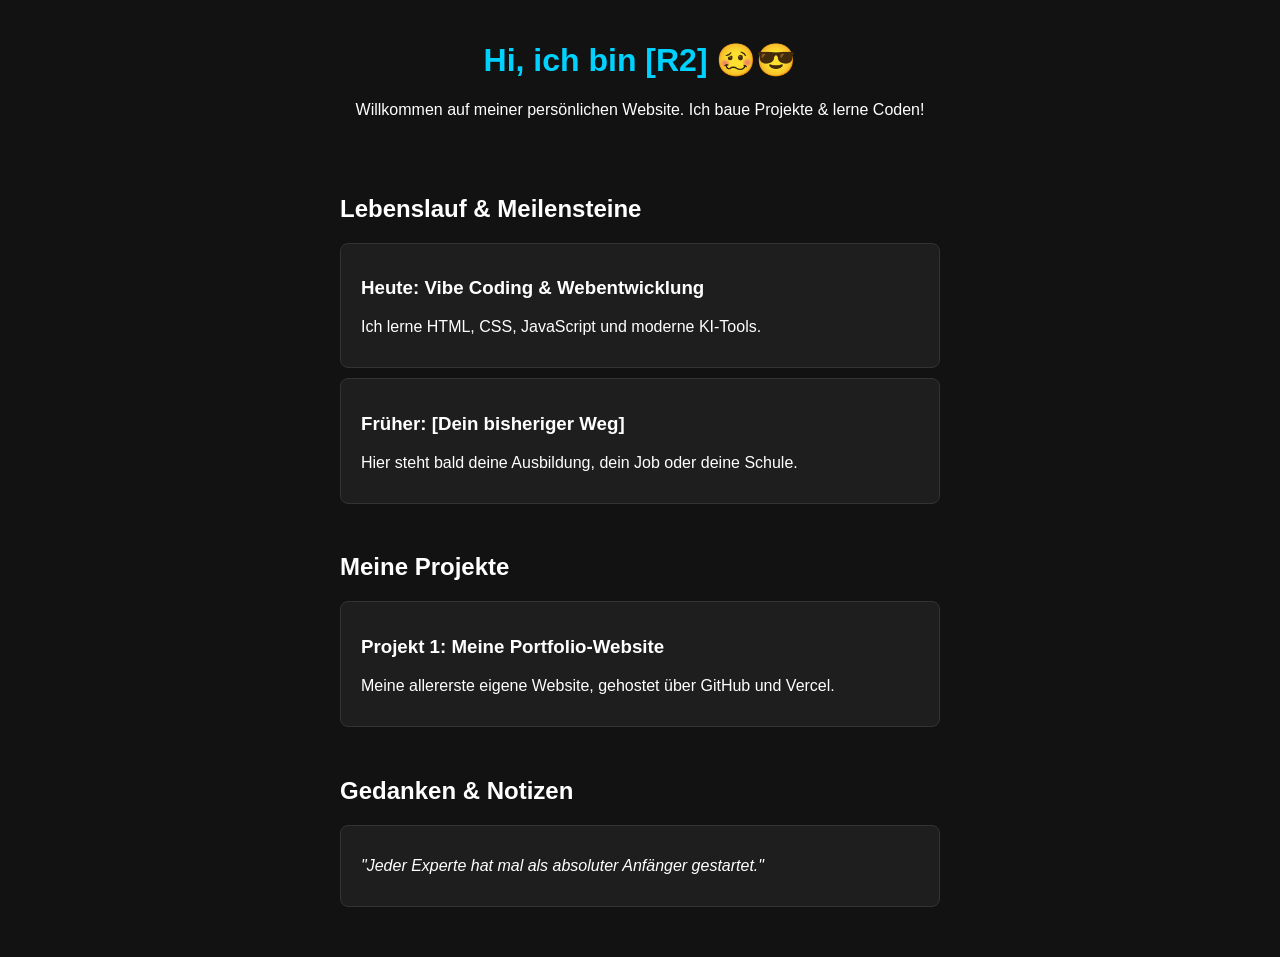
==== index.html @ 64028870 "Add files via upload" ====
<!DOCTYPE html>
<html lang="de">
<head>
    <meta charset="UTF-8">
    <meta name="viewport" content="width=device-width, initial-scale=1.0">
    <title>Mein Portfolio</title>
    <link rel="stylesheet" href="style.css">
</head>
<body>

    <header>
        <h1>Hi, ich bin [R2] 🥴😎</h1>
        <p>Willkommen auf meiner persönlichen Website. Ich baue Projekte & lerne Coden!</p>
    </header>

    <section class="container">
        <h2> Lebenslauf & Meilensteine</h2>
        <div class="card">
            <h3>Heute: Vibe Coding & Webentwicklung</h3>
            <p>Ich lerne HTML, CSS, JavaScript und moderne KI-Tools.</p>
        </div>
        <div class="card">
            <h3>Früher: [Dein bisheriger Weg]</h3>
            <p>Hier steht bald deine Ausbildung, dein Job oder deine Schule.</p>
        </div>
    </section>

    <section class="container">
        <h2> Meine Projekte</h2>
        <div class="card">
            <h3>Projekt 1: Meine Portfolio-Website</h3>
            <p>Meine allererste eigene Website, gehostet über GitHub und Vercel.</p>
        </div>
    </section>

    <section class="container">
        <h2> Gedanken & Notizen</h2>
        <div class="card">
            <p><em>"Jeder Experte hat mal als absoluter Anfänger gestartet."</em></p>
        </div>
    </section>

</body>
</html>
---- style.css ----
body {
    font-family: Arial, sans-serif;
    background-color: #121212;
    color: #ffffff;
    margin: 0;
    padding: 20px;
    display: flex;
    flex-direction: column;
    align-items: center;
}

header {
    text-align: center;
    margin-bottom: 40px;
}

h1 {
    color: #00d2ff;
}

.container {
    width: 100%;
    max-width: 600px;
    margin-bottom: 30px;
}

.card {
    background-color: #1e1e1e;
    padding: 15px 20px;
    border-radius: 8px;
    margin-top: 10px;
    border: 1px solid #333;
}
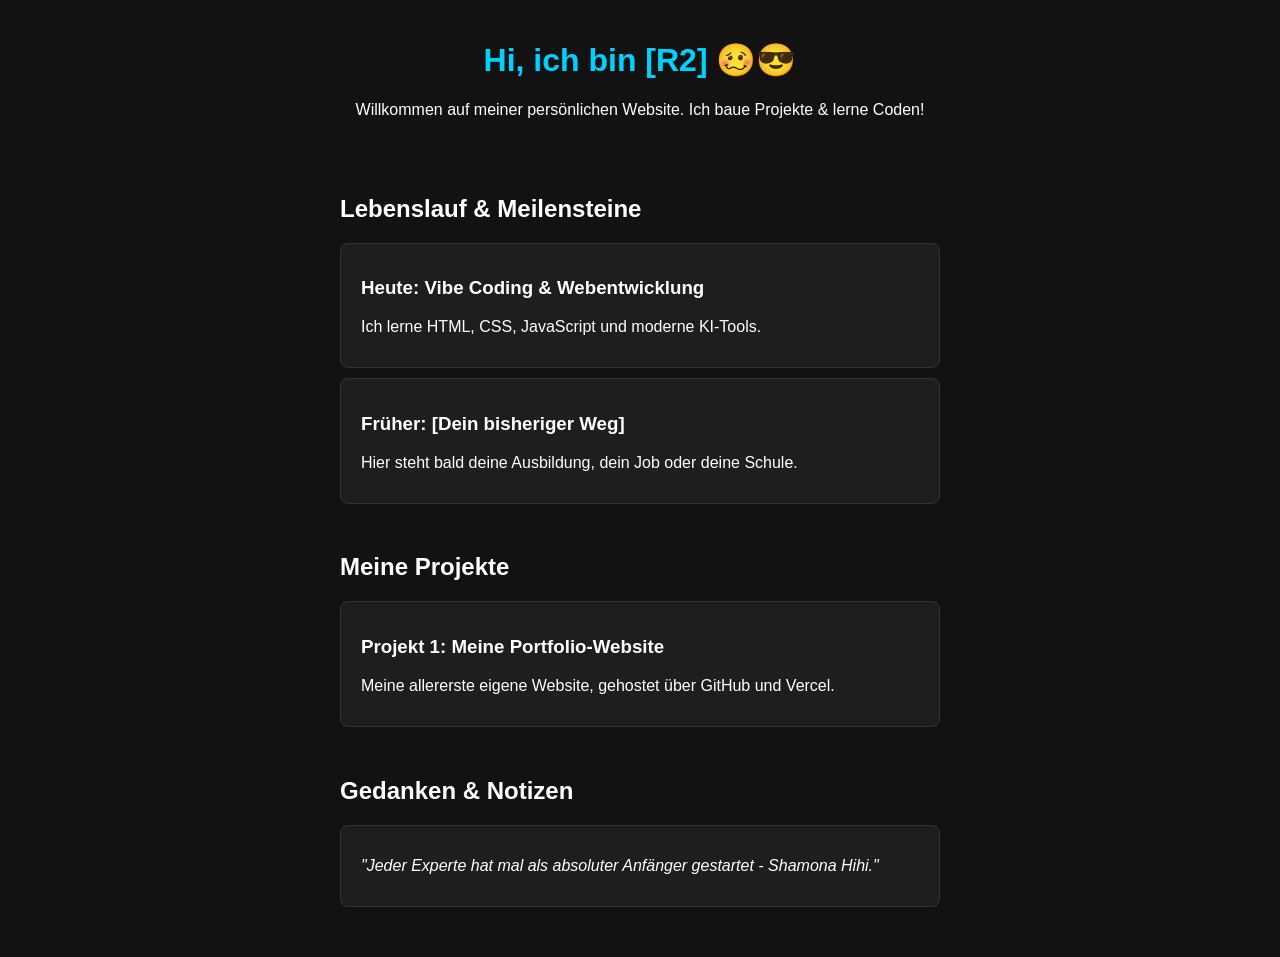
==== commit 65c5e766: "Add files via upload" ====
--- a/index.html
+++ b/index.html
@@ -36,7 +36,7 @@
     <section class="container">
         <h2> Gedanken & Notizen</h2>
         <div class="card">
-            <p><em>"Jeder Experte hat mal als absoluter Anfänger gestartet."</em></p>
+            <p><em>"Jeder Experte hat mal als absoluter Anfänger gestartet - Shamona Hihi."</em></p>
         </div>
     </section>
 
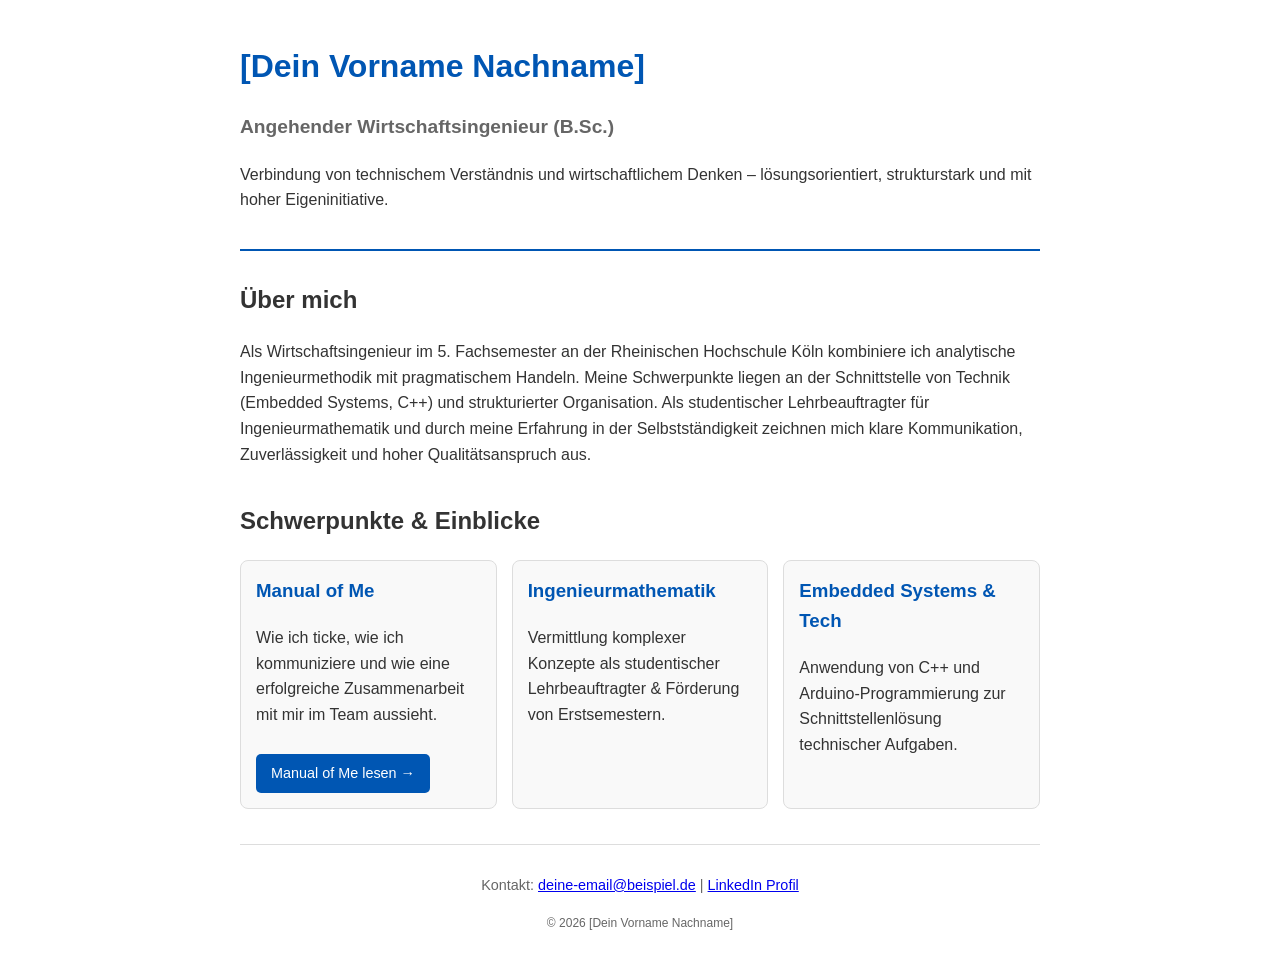
==== commit dacbacab: "Add files via upload" ====
--- a/index.html
+++ b/index.html
@@ -3,42 +3,66 @@
 <head>
     <meta charset="UTF-8">
     <meta name="viewport" content="width=device-width, initial-scale=1.0">
-    <title>Mein Portfolio</title>
-    <link rel="stylesheet" href="style.css">
+    <title>Portfolio | Angehender Wirtschaftsingenieur</title>
+    <style>
+        body { font-family: Arial, sans-serif; line-height: 1.6; max-width: 800px; margin: 0 auto; padding: 20px; color: #333; }
+        header { border-bottom: 2px solid #0056b3; padding-bottom: 20px; margin-bottom: 30px; }
+        h1 { color: #0056b3; margin-bottom: 5px; }
+        .subtitle { font-size: 1.2em; color: #666; font-weight: bold; }
+        section { margin-bottom: 35px; }
+        .grid { display: grid; grid-template-columns: repeat(auto-fit, minmax(220px, 1fr)); gap: 15px; margin-top: 15px; }
+        .card { border: 1px solid #ddd; padding: 15px; border-radius: 8px; background: #f9f9f9; }
+        .card h3 { margin-top: 0; color: #0056b3; }
+        .btn { display: inline-block; padding: 8px 15px; background-color: #0056b3; color: white; text-decoration: none; border-radius: 5px; font-size: 0.9em; margin-top: 10px; }
+        footer { border-top: 1px solid #ddd; padding-top: 15px; font-size: 0.9em; color: #666; text-align: center; }
+    </style>
 </head>
 <body>
 
+    <!-- 1. Hero-Header -->
     <header>
-        <h1>Hi, ich bin [R2] 🥴😎</h1>
-        <p>Willkommen auf meiner persönlichen Website. Ich baue Projekte & lerne Coden!</p>
+        <h1>[Dein Vorname Nachname]</h1>
+        <p class="subtitle">Angehender Wirtschaftsingenieur (B.Sc.)</p>
+        <p>Verbindung von technischem Verständnis und wirtschaftlichem Denken – lösungsorientiert, strukturstark und mit hoher Eigeninitiative.</p>
     </header>
 
-    <section class="container">
-        <h2> Lebenslauf & Meilensteine</h2>
-        <div class="card">
-            <h3>Heute: Vibe Coding & Webentwicklung</h3>
-            <p>Ich lerne HTML, CSS, JavaScript und moderne KI-Tools.</p>
-        </div>
-        <div class="card">
-            <h3>Früher: [Dein bisheriger Weg]</h3>
-            <p>Hier steht bald deine Ausbildung, dein Job oder deine Schule.</p>
+    <!-- 2. About / Profil -->
+    <section>
+        <h2>Über mich</h2>
+        <p>
+            Als Wirtschaftsingenieur im 5. Fachsemester an der Rheinischen Hochschule Köln kombiniere ich analytische Ingenieurmethodik mit pragmatischem Handeln. Meine Schwerpunkte liegen an der Schnittstelle von Technik (Embedded Systems, C++) und strukturierter Organisation. Als studentischer Lehrbeauftragter für Ingenieurmathematik und durch meine Erfahrung in der Selbstständigkeit zeichnen mich klare Kommunikation, Zuverlässigkeit und hoher Qualitätsanspruch aus.
+        </p>
+    </section>
+
+    <!-- 3. Schwerpunkte & Highlights -->
+    <section>
+        <h2>Schwerpunkte & Einblicke</h2>
+        <div class="grid">
+            
+            <div class="card">
+                <h3>Manual of Me</h3>
+                <p>Wie ich ticke, wie ich kommuniziere und wie eine erfolgreiche Zusammenarbeit mit mir im Team aussieht.</p>
+                <a href="manual-of-me.html" class="btn">Manual of Me lesen →</a>
+            </div>
+
+            <div class="card">
+                <h3>Ingenieurmathematik</h3>
+                <p>Vermittlung komplexer Konzepte als studentischer Lehrbeauftragter & Förderung von Erstsemestern.</p>
+            </div>
+
+            <div class="card">
+                <h3>Embedded Systems & Tech</h3>
+                <p>Anwendung von C++ und Arduino-Programmierung zur Schnittstellenlösung technischer Aufgaben.</p>
+            </div>
+
         </div>
     </section>
 
-    <section class="container">
-        <h2> Meine Projekte</h2>
-        <div class="card">
-            <h3>Projekt 1: Meine Portfolio-Website</h3>
-            <p>Meine allererste eigene Website, gehostet über GitHub und Vercel.</p>
-        </div>
-    </section>
-
-    <section class="container">
-        <h2> Gedanken & Notizen</h2>
-        <div class="card">
-            <p><em>"Jeder Experte hat mal als absoluter Anfänger gestartet - Shamona Hihi."</em></p>
-        </div>
-    </section>
+    <!-- 4. Footer / Kontakt -->
+    <footer>
+        <p>Kontakt: <a href="mailto:deine-email@beispiel.de">deine-email@beispiel.de</a> | <a href="https://linkedin.com/in/deinprofil" target="_blank">LinkedIn Profil</a></p>
+        <p><small>&copy; 2026 [Dein Vorname Nachname]</small></p>
+    </footer>
 
 </body>
 </html>
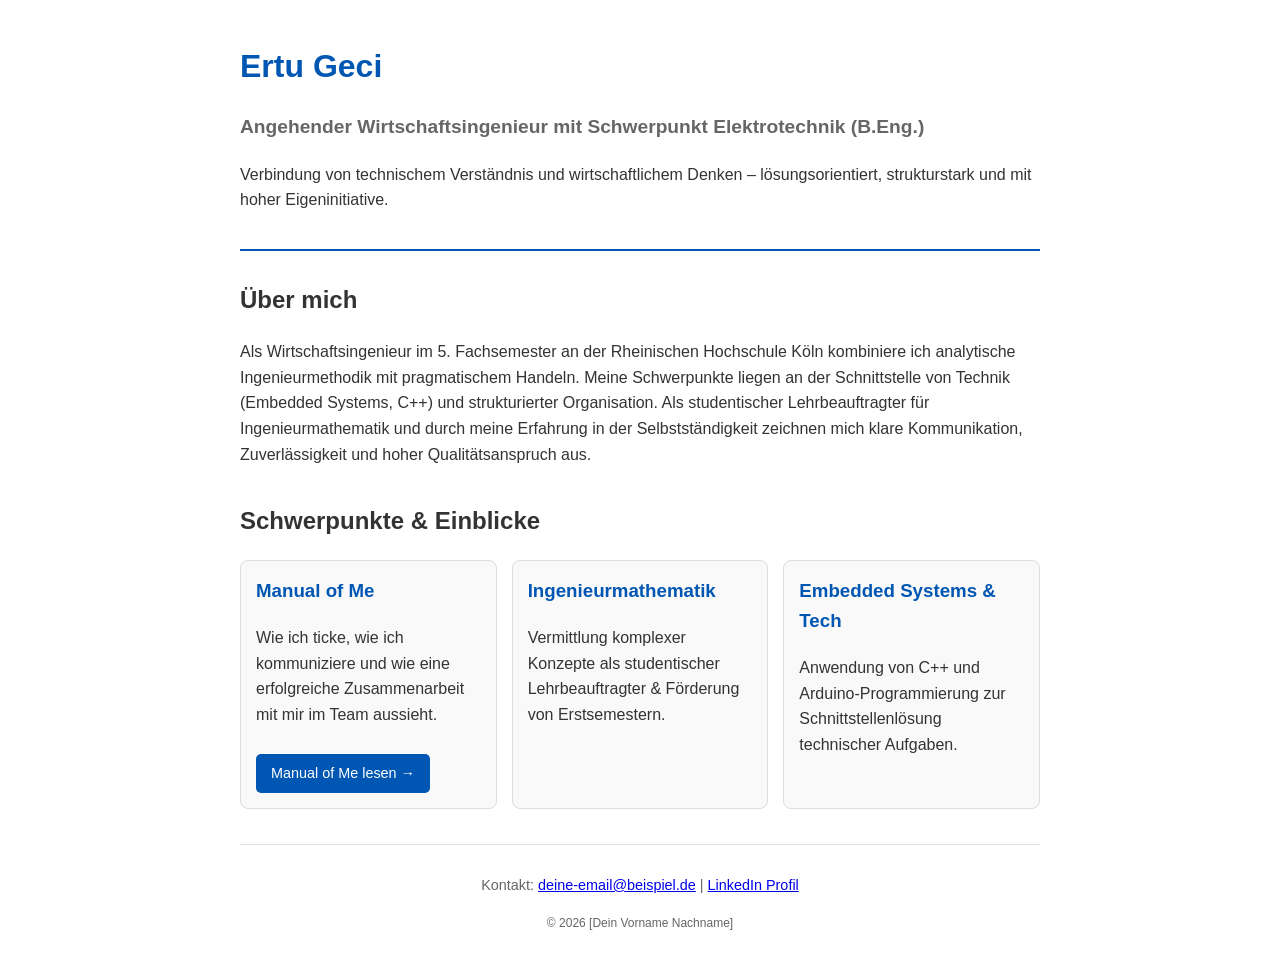
==== commit 999b3fe2: "Modify portfolio details in index.html Updated personal information in the portfolio including name " ====
--- a/index.html
+++ b/index.html
@@ -21,8 +21,8 @@
 
     <!-- 1. Hero-Header -->
     <header>
-        <h1>[Dein Vorname Nachname]</h1>
-        <p class="subtitle">Angehender Wirtschaftsingenieur (B.Sc.)</p>
+        <h1>Ertu Geci</h1>
+        <p class="subtitle">Angehender Wirtschaftsingenieur mit Schwerpunkt Elektrotechnik (B.Eng.)</p>
         <p>Verbindung von technischem Verständnis und wirtschaftlichem Denken – lösungsorientiert, strukturstark und mit hoher Eigeninitiative.</p>
     </header>
 
@@ -65,4 +65,4 @@
     </footer>
 
 </body>
-</html>+</html>
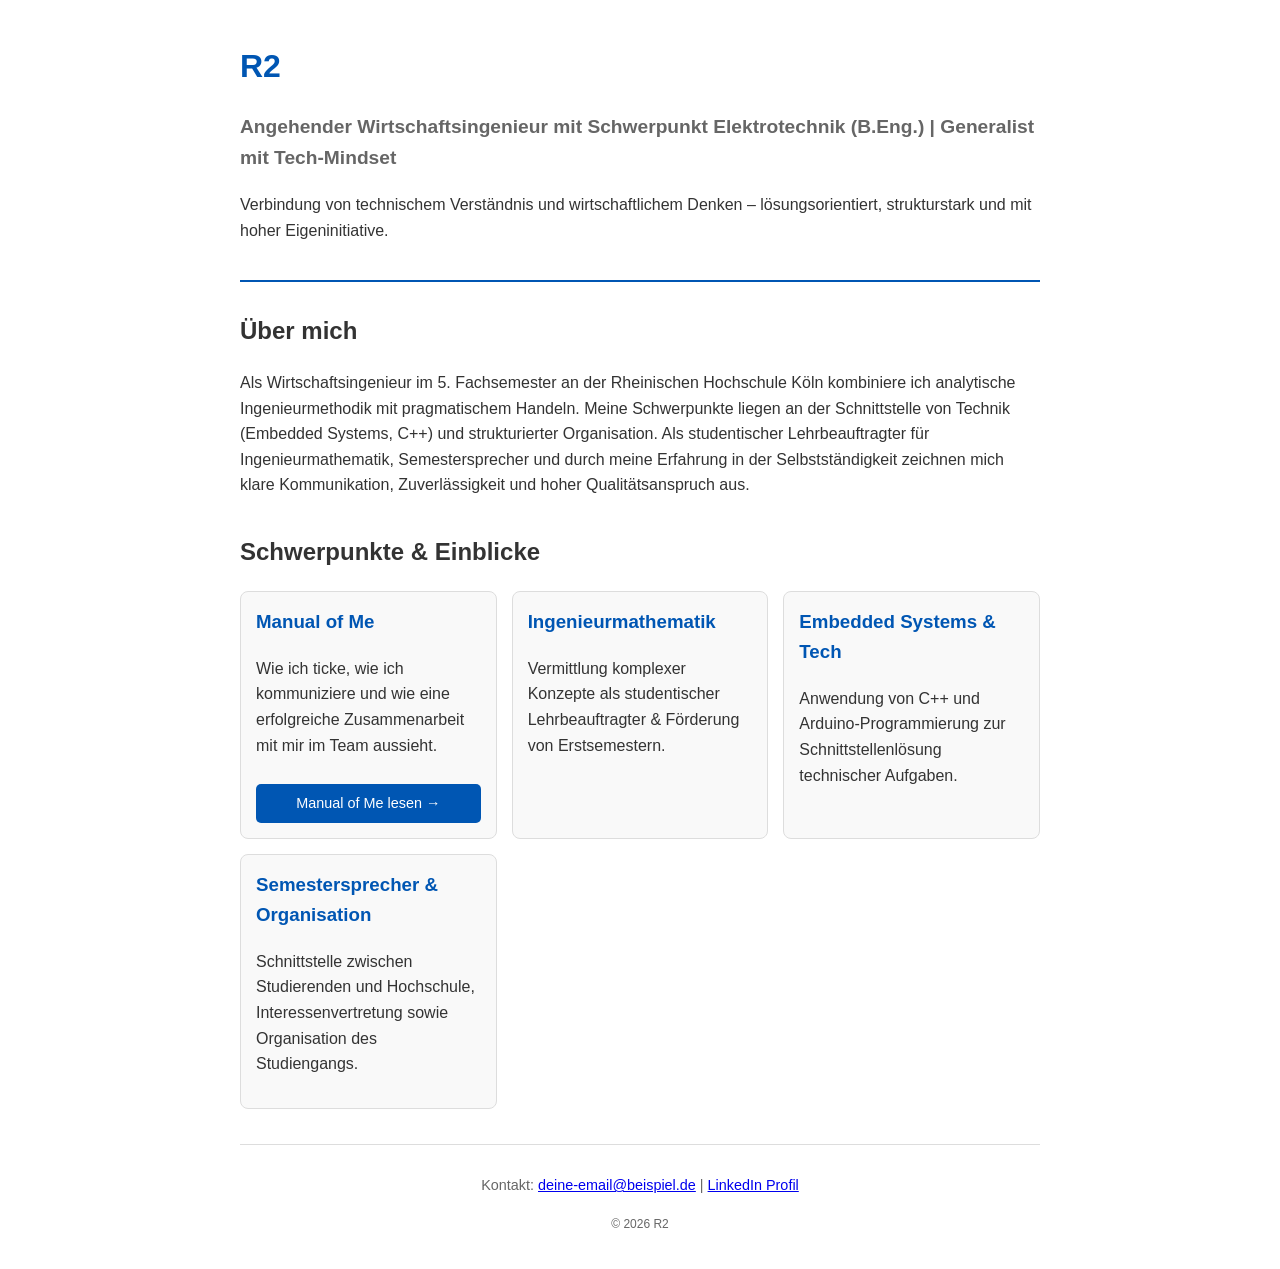
==== commit 670d704e: "Revise index.html with updated content and structure Updated personal information and added a new se" ====
--- a/index.html
+++ b/index.html
@@ -11,9 +11,9 @@
         .subtitle { font-size: 1.2em; color: #666; font-weight: bold; }
         section { margin-bottom: 35px; }
         .grid { display: grid; grid-template-columns: repeat(auto-fit, minmax(220px, 1fr)); gap: 15px; margin-top: 15px; }
-        .card { border: 1px solid #ddd; padding: 15px; border-radius: 8px; background: #f9f9f9; }
+        .card { border: 1px solid #ddd; padding: 15px; border-radius: 8px; background: #f9f9f9; display: flex; flex-direction: column; justify-content: space-between; }
         .card h3 { margin-top: 0; color: #0056b3; }
-        .btn { display: inline-block; padding: 8px 15px; background-color: #0056b3; color: white; text-decoration: none; border-radius: 5px; font-size: 0.9em; margin-top: 10px; }
+        .btn { display: inline-block; padding: 8px 15px; background-color: #0056b3; color: white; text-decoration: none; border-radius: 5px; font-size: 0.9em; margin-top: 10px; text-align: center; }
         footer { border-top: 1px solid #ddd; padding-top: 15px; font-size: 0.9em; color: #666; text-align: center; }
     </style>
 </head>
@@ -21,8 +21,8 @@
 
     <!-- 1. Hero-Header -->
     <header>
-        <h1>Ertu Geci</h1>
-        <p class="subtitle">Angehender Wirtschaftsingenieur mit Schwerpunkt Elektrotechnik (B.Eng.)</p>
+        <h1>R2</h1>
+        <p class="subtitle">Angehender Wirtschaftsingenieur mit Schwerpunkt Elektrotechnik (B.Eng.) | Generalist mit Tech-Mindset</p>
         <p>Verbindung von technischem Verständnis und wirtschaftlichem Denken – lösungsorientiert, strukturstark und mit hoher Eigeninitiative.</p>
     </header>
 
@@ -30,7 +30,7 @@
     <section>
         <h2>Über mich</h2>
         <p>
-            Als Wirtschaftsingenieur im 5. Fachsemester an der Rheinischen Hochschule Köln kombiniere ich analytische Ingenieurmethodik mit pragmatischem Handeln. Meine Schwerpunkte liegen an der Schnittstelle von Technik (Embedded Systems, C++) und strukturierter Organisation. Als studentischer Lehrbeauftragter für Ingenieurmathematik und durch meine Erfahrung in der Selbstständigkeit zeichnen mich klare Kommunikation, Zuverlässigkeit und hoher Qualitätsanspruch aus.
+            Als Wirtschaftsingenieur im 5. Fachsemester an der Rheinischen Hochschule Köln kombiniere ich analytische Ingenieurmethodik mit pragmatischem Handeln. Meine Schwerpunkte liegen an der Schnittstelle von Technik (Embedded Systems, C++) und strukturierter Organisation. Als studentischer Lehrbeauftragter für Ingenieurmathematik, Semestersprecher und durch meine Erfahrung in der Selbstständigkeit zeichnen mich klare Kommunikation, Zuverlässigkeit und hoher Qualitätsanspruch aus.
         </p>
     </section>
 
@@ -40,19 +40,32 @@
         <div class="grid">
             
             <div class="card">
-                <h3>Manual of Me</h3>
-                <p>Wie ich ticke, wie ich kommuniziere und wie eine erfolgreiche Zusammenarbeit mit mir im Team aussieht.</p>
-                <a href="manual-of-me.html" class="btn">Manual of Me lesen →</a>
+                <div>
+                    <h3>Manual of Me</h3>
+                    <p>Wie ich ticke, wie ich kommuniziere und wie eine erfolgreiche Zusammenarbeit mit mir im Team aussieht.</p>
+                </div>
+                <a href="manualofme.html" class="btn">Manual of Me lesen →</a>
             </div>
 
             <div class="card">
-                <h3>Ingenieurmathematik</h3>
-                <p>Vermittlung komplexer Konzepte als studentischer Lehrbeauftragter & Förderung von Erstsemestern.</p>
+                <div>
+                    <h3>Ingenieurmathematik</h3>
+                    <p>Vermittlung komplexer Konzepte als studentischer Lehrbeauftragter & Förderung von Erstsemestern.</p>
+                </div>
             </div>
 
             <div class="card">
-                <h3>Embedded Systems & Tech</h3>
-                <p>Anwendung von C++ und Arduino-Programmierung zur Schnittstellenlösung technischer Aufgaben.</p>
+                <div>
+                    <h3>Embedded Systems & Tech</h3>
+                    <p>Anwendung von C++ und Arduino-Programmierung zur Schnittstellenlösung technischer Aufgaben.</p>
+                </div>
+            </div>
+
+            <div class="card">
+                <div>
+                    <h3>Semestersprecher & Organisation</h3>
+                    <p>Schnittstelle zwischen Studierenden und Hochschule, Interessenvertretung sowie Organisation des Studiengangs.</p>
+                </div>
             </div>
 
         </div>
@@ -61,7 +74,7 @@
     <!-- 4. Footer / Kontakt -->
     <footer>
         <p>Kontakt: <a href="mailto:deine-email@beispiel.de">deine-email@beispiel.de</a> | <a href="https://linkedin.com/in/deinprofil" target="_blank">LinkedIn Profil</a></p>
-        <p><small>&copy; 2026 [Dein Vorname Nachname]</small></p>
+        <p><small>&copy; 2026 R2</small></p>
     </footer>
 
 </body>
